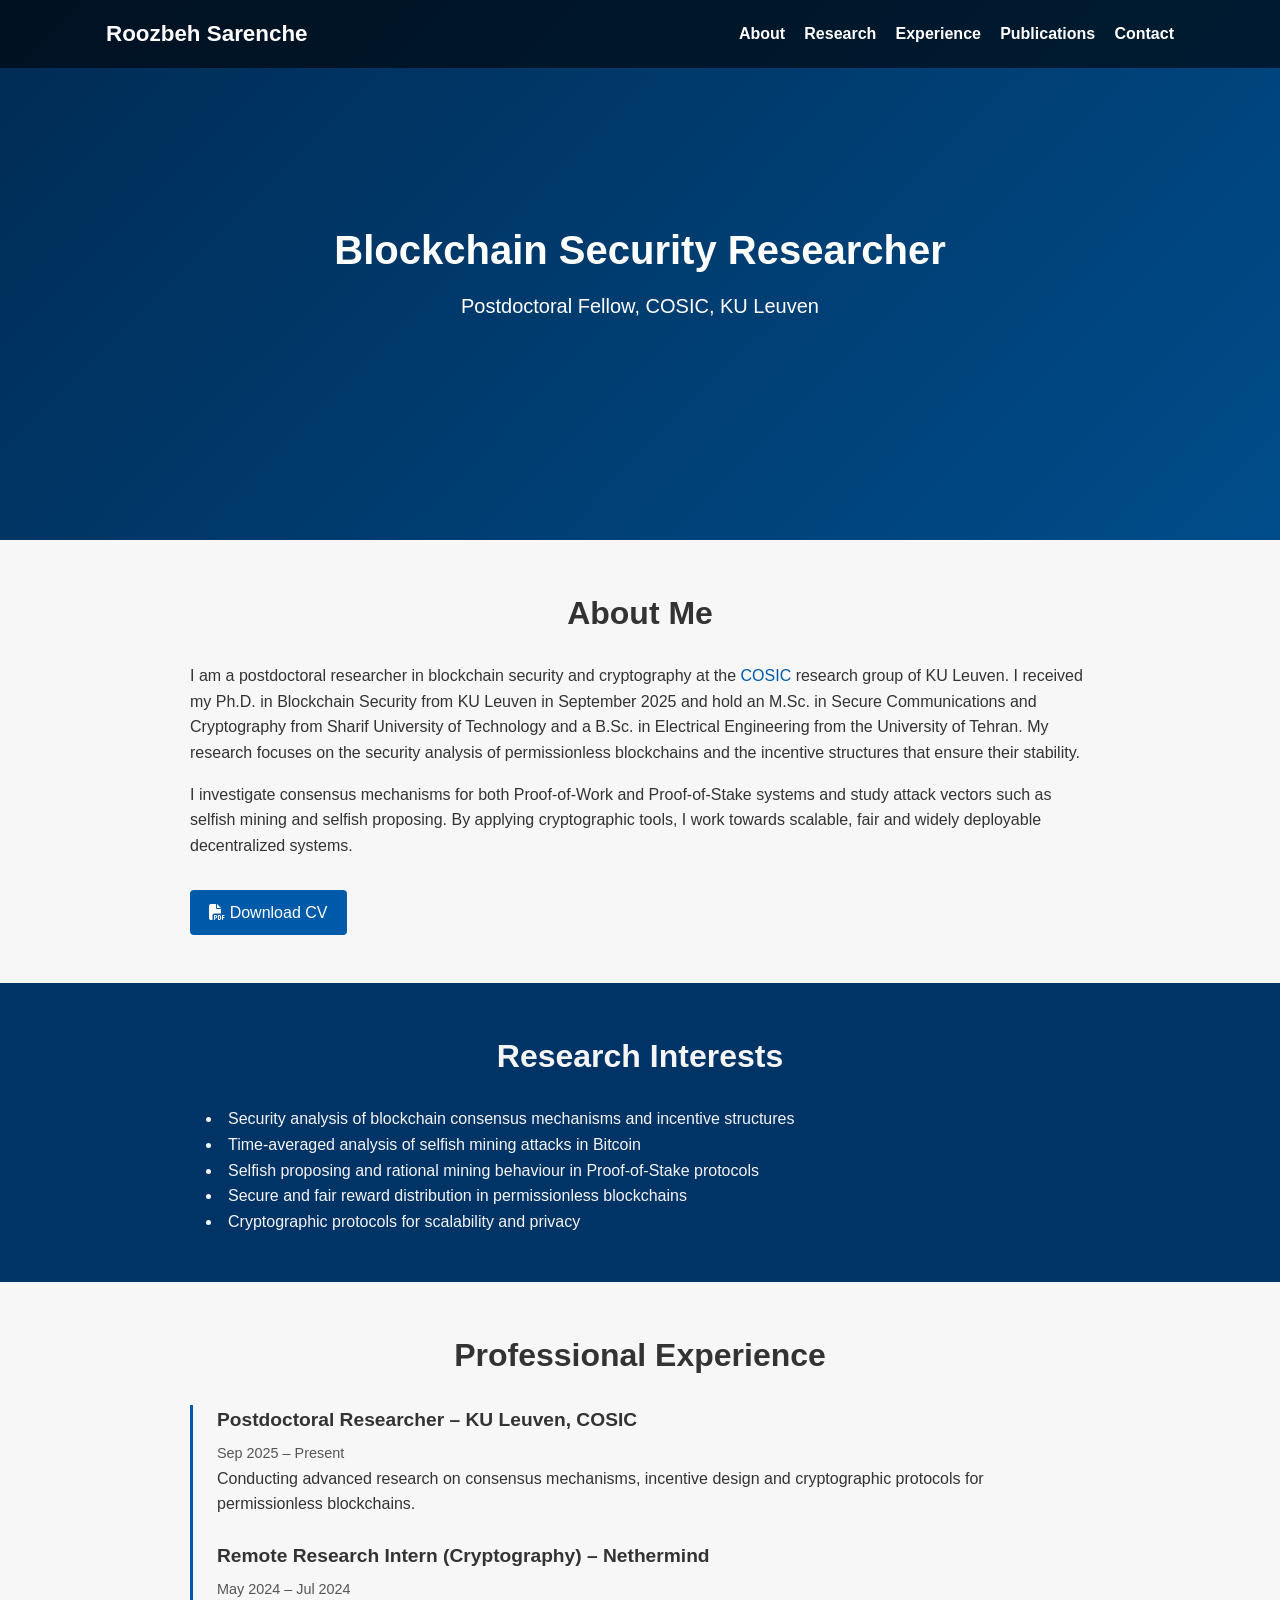
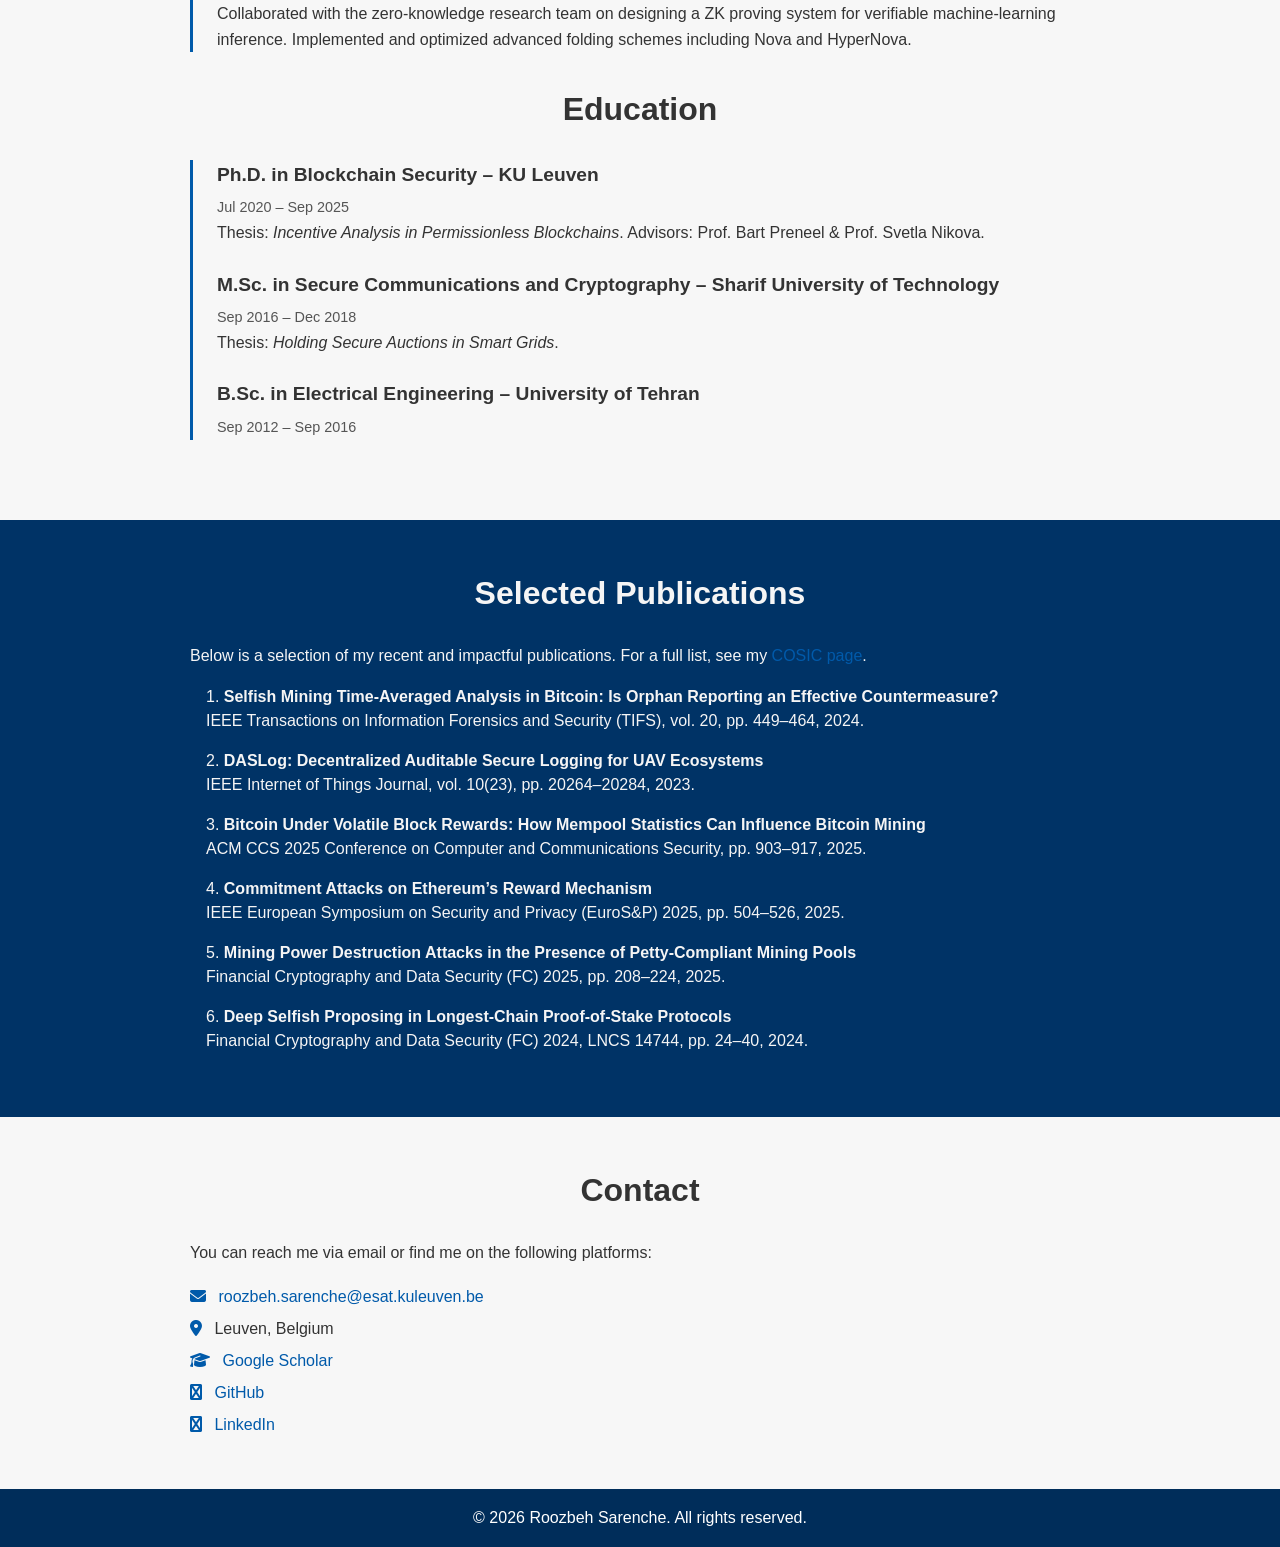
==== index.html @ 81d03d5a "Initial website" ====
<!DOCTYPE html>
<html lang="en">
<head>
    <meta charset="UTF-8">
    <meta name="viewport" content="width=device-width, initial-scale=1.0">
    <title>Roozbeh Sarenche – Blockchain Security &amp; Cryptography</title>
    <link rel="stylesheet" href="style.css">
    <!-- Simple icons via Font Awesome CDN -->
    <link rel="stylesheet" href="https://cdnjs.cloudflare.com/ajax/libs/font-awesome/6.4.0/css/all.min.css" integrity="sha512-Vz6y5kT8pFp3PcW2YgCQP7uOzJ9x+nIHuPu1fGZNeGg6o2TfZ4AkCHuMoRU8qmxQw+k1T2LnIE5sPQXIHvmiHQ==" crossorigin="anonymous" referrerpolicy="no-referrer" />
</head>
<body>
    <!-- Header / Hero section -->
    <header class="hero">
        <nav class="navbar">
            <div class="nav-container">
                <a href="#" class="logo">Roozbeh&nbsp;Sarenche</a>
                <ul class="nav-links">
                    <li><a href="#about">About</a></li>
                    <li><a href="#research">Research</a></li>
                    <li><a href="#experience">Experience</a></li>
                    <li><a href="#publications">Publications</a></li>
                    <li><a href="#contact">Contact</a></li>
                </ul>
            </div>
        </nav>
        <div class="hero-content">
            <h1>Blockchain Security Researcher</h1>
            <p>Postdoctoral Fellow, COSIC, KU&nbsp;Leuven</p>
        </div>
    </header>

    <main>
        <!-- About section -->
        <section id="about" class="section">
            <div class="container">
                <h2>About Me</h2>
                <p>
                    I am a postdoctoral researcher in blockchain security and cryptography at the
                    <a href="https://www.esat.kuleuven.be/cosic/" target="_blank">COSIC</a>
                    research group of KU&nbsp;Leuven. I received my Ph.D. in Blockchain Security from
                    KU&nbsp;Leuven in September&nbsp;2025 and hold an M.Sc. in Secure Communications and
                    Cryptography from Sharif University of Technology and a B.Sc. in Electrical
                    Engineering from the University of Tehran. My research focuses on the security
                    analysis of permissionless blockchains and the incentive structures that ensure
                    their stability.
                </p>
                <p>
                    I investigate consensus mechanisms for both Proof‑of‑Work and Proof‑of‑Stake
                    systems and study attack vectors such as selfish mining and selfish proposing. By
                    applying cryptographic tools, I work towards scalable, fair and widely deployable
                    decentralized systems.
                </p>
                <a href="assets/cv.pdf" class="btn" target="_blank"><i class="fa fa-file-pdf"></i> Download CV</a>
            </div>
        </section>

        <!-- Research section -->
        <section id="research" class="section dark">
            <div class="container">
                <h2>Research Interests</h2>
                <ul class="research-list">
                    <li>Security analysis of blockchain consensus mechanisms and incentive structures</li>
                    <li>Time‑averaged analysis of selfish mining attacks in Bitcoin</li>
                    <li>Selfish proposing and rational mining behaviour in Proof‑of‑Stake protocols</li>
                    <li>Secure and fair reward distribution in permissionless blockchains</li>
                    <li>Cryptographic protocols for scalability and privacy</li>
                </ul>
            </div>
        </section>

        <!-- Experience section -->
        <section id="experience" class="section">
            <div class="container">
                <h2>Professional Experience</h2>
                <div class="timeline">
                    <div class="timeline-item">
                        <h3>Postdoctoral Researcher – KU&nbsp;Leuven, COSIC</h3>
                        <span class="timeline-date">Sep&nbsp;2025&nbsp;– Present</span>
                        <p>
                            Conducting advanced research on consensus mechanisms, incentive design and
                            cryptographic protocols for permissionless blockchains.
                        </p>
                    </div>
                    <div class="timeline-item">
                        <h3>Remote Research Intern (Cryptography) – Nethermind</h3>
                        <span class="timeline-date">May&nbsp;2024&nbsp;– Jul&nbsp;2024</span>
                        <p>
                            Collaborated with the zero‑knowledge research team on designing a ZK proving
                            system for verifiable machine‑learning inference. Implemented and optimized
                            advanced folding schemes including Nova and HyperNova.
                        </p>
                    </div>
                </div>

                <h2>Education</h2>
                <div class="timeline">
                    <div class="timeline-item">
                        <h3>Ph.D. in Blockchain Security – KU&nbsp;Leuven</h3>
                        <span class="timeline-date">Jul&nbsp;2020&nbsp;– Sep&nbsp;2025</span>
                        <p>Thesis: <em>Incentive Analysis in Permissionless Blockchains</em>. Advisors: Prof. Bart
                        Preneel &amp; Prof. Svetla Nikova.</p>
                    </div>
                    <div class="timeline-item">
                        <h3>M.Sc. in Secure Communications and Cryptography – Sharif University of Technology</h3>
                        <span class="timeline-date">Sep&nbsp;2016&nbsp;– Dec&nbsp;2018</span>
                        <p>Thesis: <em>Holding Secure Auctions in Smart Grids</em>.</p>
                    </div>
                    <div class="timeline-item">
                        <h3>B.Sc. in Electrical Engineering – University of Tehran</h3>
                        <span class="timeline-date">Sep&nbsp;2012&nbsp;– Sep&nbsp;2016</span>
                    </div>
                </div>
            </div>
        </section>

        <!-- Publications section -->
        <section id="publications" class="section dark">
            <div class="container">
                <h2>Selected Publications</h2>
                <p>Below is a selection of my recent and impactful publications. For a full list, see my
                    <a href="https://www.esat.kuleuven.be/cosic/static_people/roozbeh-sarenche.html#publications" target="_blank">COSIC page</a>.
                </p>
                <ol class="pub-list">
                    <li>
                        <strong>Selfish Mining Time‑Averaged Analysis in Bitcoin: Is Orphan Reporting an Effective Countermeasure?</strong><br>
                        IEEE Transactions on Information Forensics and Security (TIFS), vol.&nbsp;20, pp.&nbsp;449–464, 2024.
                    </li>
                    <li>
                        <strong>DASLog: Decentralized Auditable Secure Logging for UAV Ecosystems</strong><br>
                        IEEE Internet of Things Journal, vol.&nbsp;10(23), pp.&nbsp;20264–20284, 2023.
                    </li>
                    <li>
                        <strong>Bitcoin Under Volatile Block Rewards: How Mempool Statistics Can Influence Bitcoin Mining</strong><br>
                        ACM&nbsp;CCS&nbsp;2025 Conference on Computer and Communications Security, pp.&nbsp;903–917, 2025.
                    </li>
                    <li>
                        <strong>Commitment Attacks on Ethereum’s Reward Mechanism</strong><br>
                        IEEE European Symposium on Security and Privacy (EuroS&amp;P) 2025, pp.&nbsp;504–526, 2025.
                    </li>
                    <li>
                        <strong>Mining Power Destruction Attacks in the Presence of Petty‑Compliant Mining Pools</strong><br>
                        Financial Cryptography and Data Security (FC) 2025, pp.&nbsp;208–224, 2025.
                    </li>
                    <li>
                        <strong>Deep Selfish Proposing in Longest‑Chain Proof‑of‑Stake Protocols</strong><br>
                        Financial Cryptography and Data Security (FC) 2024, LNCS&nbsp;14744, pp.&nbsp;24–40, 2024.
                    </li>
                </ol>
            </div>
        </section>

        <!-- Contact section -->
        <section id="contact" class="section">
            <div class="container">
                <h2>Contact</h2>
                <p>You can reach me via email or find me on the following platforms:</p>
                <ul class="contact-list">
                    <li><i class="fa fa-envelope"></i> <a href="mailto:roozbeh.sarenche@esat.kuleuven.be">roozbeh.sarenche@esat.kuleuven.be</a></li>
                    <li><i class="fa fa-map-marker-alt"></i> Leuven, Belgium</li>
                    <li><i class="fa fa-graduation-cap"></i> <a href="https://scholar.google.com/scholar?q=Roozbeh+Sarenche" target="_blank">Google Scholar</a></li>
                    <li><i class="fa fa-github"></i> <a href="https://github.com/RoozbehSrnch" target="_blank">GitHub</a></li>
                    <li><i class="fa fa-linkedin"></i> <a href="https://www.linkedin.com/in/roozbeh-sarenche-826045187" target="_blank">LinkedIn</a></li>
                </ul>
            </div>
        </section>
    </main>

    <footer class="footer">
        <div class="container">
            <p>&copy; 2026 Roozbeh Sarenche. All rights reserved.</p>
        </div>
    </footer>
</body>
</html>
---- style.css ----
/* Basic reset */
* {
    margin: 0;
    padding: 0;
    box-sizing: border-box;
}

body {
    font-family: Arial, Helvetica, sans-serif;
    line-height: 1.6;
    color: #333;
    background-color: #f7f7f7;
}

a {
    color: #005aaa;
    text-decoration: none;
}

a:hover {
    text-decoration: underline;
}

/* Navigation */
.navbar {
    width: 100%;
    position: absolute;
    top: 0;
    left: 0;
    z-index: 10;
    background: rgba(0, 0, 0, 0.6);
    color: #fff;
}

.nav-container {
    max-width: 1100px;
    margin: 0 auto;
    display: flex;
    justify-content: space-between;
    align-items: center;
    padding: 1rem;
}

.logo {
    font-size: 1.4rem;
    font-weight: bold;
    color: #fff;
}

.nav-links {
    list-style: none;
    display: flex;
    gap: 1.2rem;
}

.nav-links li a {
    color: #fff;
    font-weight: bold;
    transition: color 0.3s ease;
}

.nav-links li a:hover {
    color: #a8cfff;
}

/* Hero */
.hero {
    height: 60vh;
    /* Use a subtle gradient rather than an image for a professional look */
    background: linear-gradient(135deg, #002b54 0%, #004d8b 100%);
    position: relative;
    color: #fff;
    display: flex;
    align-items: center;
    justify-content: center;
    text-align: center;
}

/* Removed image overlay for hero section; gradient provides sufficient contrast */

.hero-content {
    position: relative;
    z-index: 2;
}

.hero h1 {
    font-size: 2.5rem;
    margin-bottom: 0.5rem;
}

.hero p {
    font-size: 1.25rem;
    font-weight: 300;
}

/* Sections */
.section {
    padding: 3rem 1rem;
}

.dark {
    background-color: #003366;
    color: #f5f5f5;
}

.container {
    max-width: 900px;
    margin: 0 auto;
}

.section h2 {
    font-size: 2rem;
    margin-bottom: 1.5rem;
    text-align: center;
}

.section p {
    margin-bottom: 1rem;
}

.btn {
    display: inline-block;
    background-color: #005aaa;
    color: #fff;
    padding: 0.6rem 1.2rem;
    border-radius: 4px;
    margin-top: 1rem;
    transition: background 0.3s ease;
}

.btn:hover {
    background-color: #003d80;
    text-decoration: none;
}

/* Lists */
.research-list {
    list-style: disc inside;
    margin-left: 1rem;
}

.pub-list {
    list-style: decimal inside;
    margin-left: 1rem;
    line-height: 1.5;
}

.pub-list li {
    margin-bottom: 1rem;
}

/* Timeline */
.timeline {
    border-left: 3px solid #005aaa;
    padding-left: 1.5rem;
    margin-bottom: 2rem;
}

.timeline-item {
    margin-bottom: 1.5rem;
}

.timeline-item h3 {
    font-size: 1.2rem;
    margin-bottom: 0.25rem;
}

.timeline-date {
    font-size: 0.9rem;
    color: #555;
    margin-bottom: 0.5rem;
}

/* Contact */
.contact-list {
    list-style: none;
    margin-top: 1rem;
    line-height: 2;
}

.contact-list li i {
    margin-right: 0.5rem;
    color: #005aaa;
}

/* Footer */
.footer {
    background-color: #002d5a;
    color: #fff;
    padding: 1rem;
    text-align: center;
}
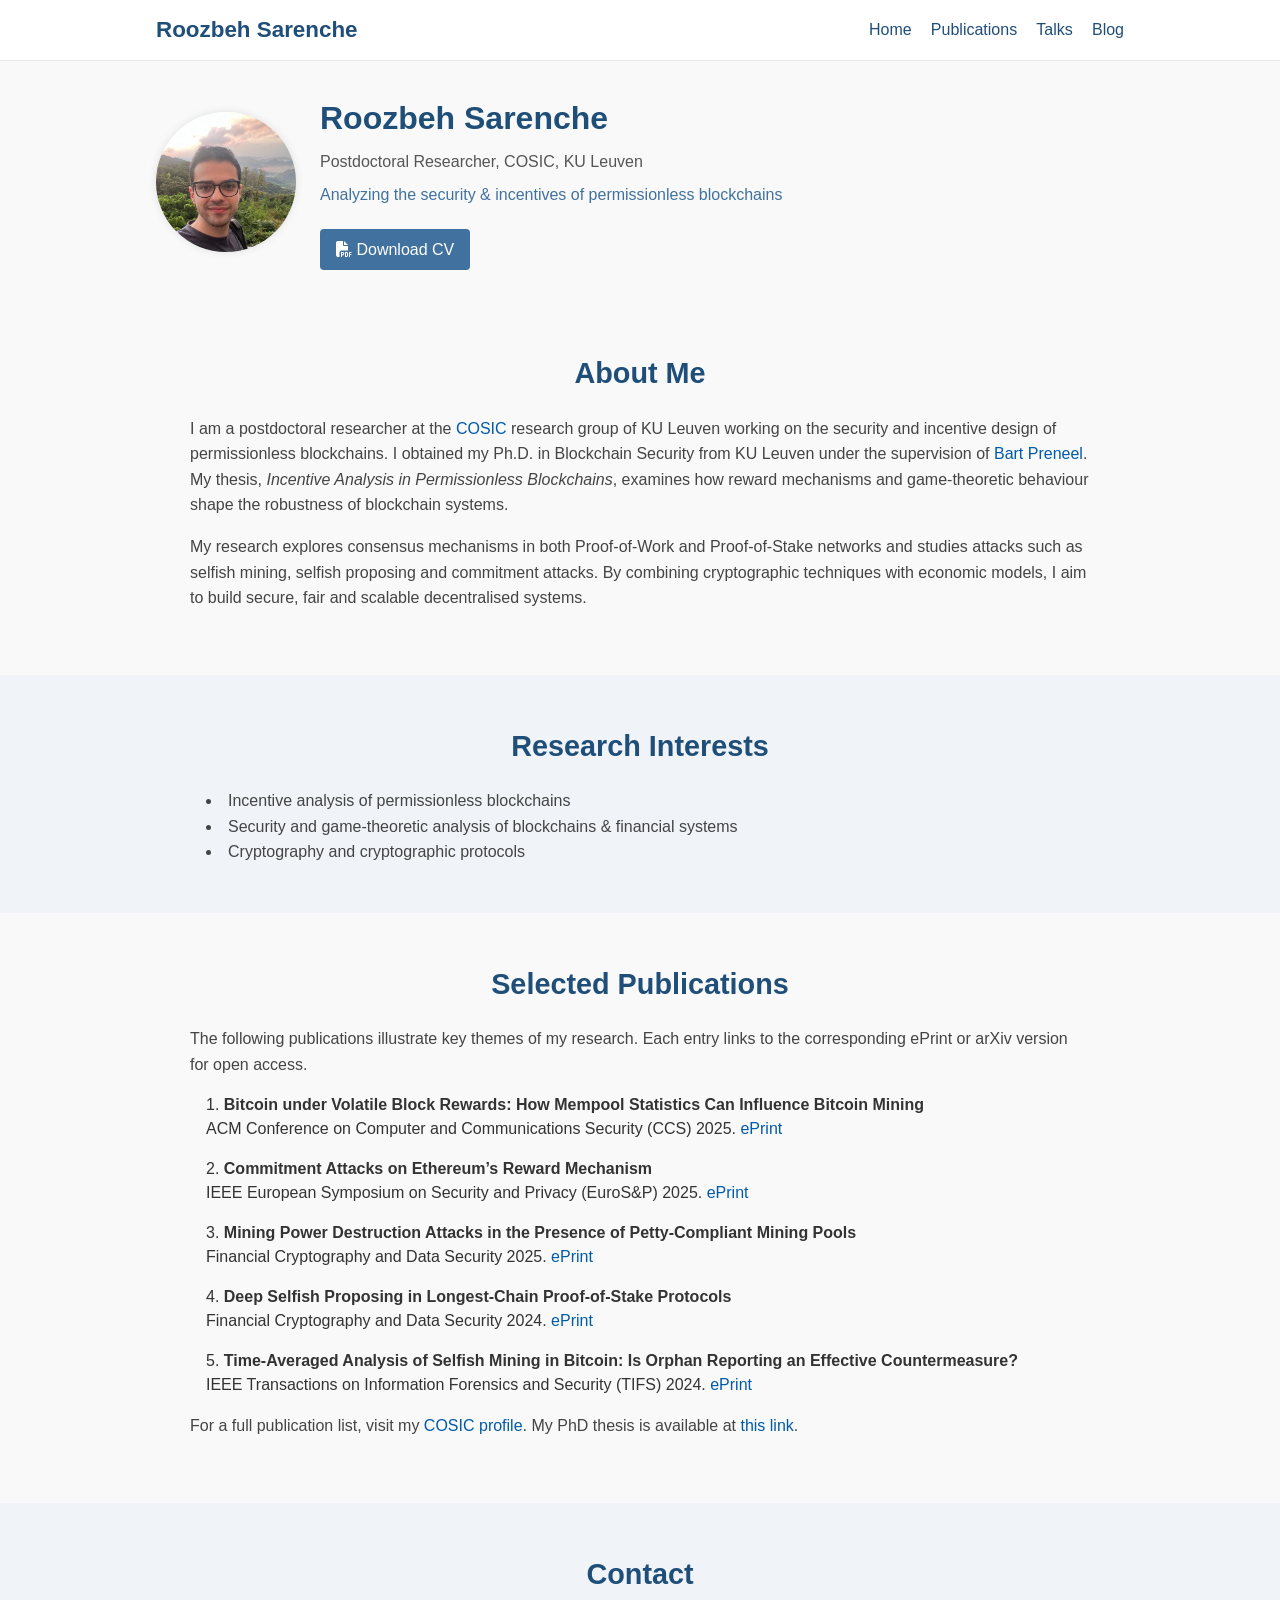
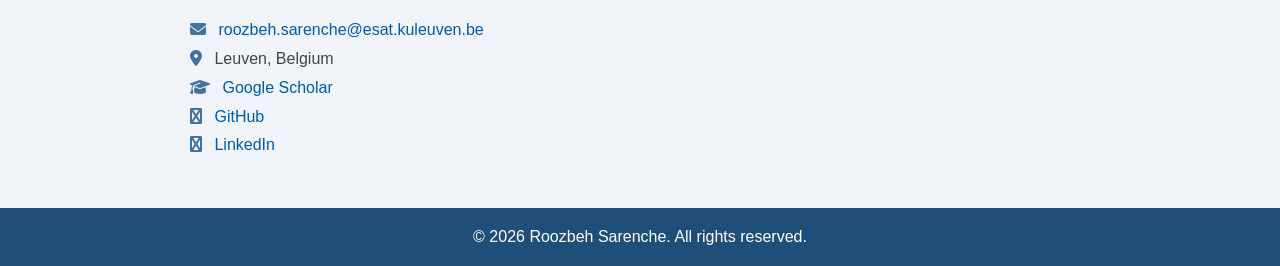
==== commit 1d688153: "Second commit" ====
--- a/index.html
+++ b/index.html
@@ -9,151 +9,87 @@
     <link rel="stylesheet" href="https://cdnjs.cloudflare.com/ajax/libs/font-awesome/6.4.0/css/all.min.css" integrity="sha512-Vz6y5kT8pFp3PcW2YgCQP7uOzJ9x+nIHuPu1fGZNeGg6o2TfZ4AkCHuMoRU8qmxQw+k1T2LnIE5sPQXIHvmiHQ==" crossorigin="anonymous" referrerpolicy="no-referrer" />
 </head>
 <body>
-    <!-- Header / Hero section -->
-    <header class="hero">
+    <header>
         <nav class="navbar">
             <div class="nav-container">
-                <a href="#" class="logo">Roozbeh&nbsp;Sarenche</a>
+                <a href="index.html" class="logo">Roozbeh&nbsp;Sarenche</a>
                 <ul class="nav-links">
-                    <li><a href="#about">About</a></li>
-                    <li><a href="#research">Research</a></li>
-                    <li><a href="#experience">Experience</a></li>
-                    <li><a href="#publications">Publications</a></li>
-                    <li><a href="#contact">Contact</a></li>
+                    <li><a href="index.html">Home</a></li>
+                    <li><a href="publications.html">Publications</a></li>
+                    <li><a href="talks.html">Talks</a></li>
+                    <li><a href="blog.html">Blog</a></li>
                 </ul>
             </div>
         </nav>
-        <div class="hero-content">
-            <h1>Blockchain Security Researcher</h1>
-            <p>Postdoctoral Fellow, COSIC, KU&nbsp;Leuven</p>
+        <div class="profile-header">
+            <img src="assets/profile.jpg" alt="Profile photo" class="profile-photo">
+            <div class="header-info">
+                <h1>Roozbeh Sarenche</h1>
+                <p>Postdoctoral Researcher, COSIC, KU&nbsp;Leuven</p>
+                <p class="tagline">Analyzing the security &amp; incentives of permissionless blockchains</p>
+                <a href="assets/cv.pdf" class="btn" target="_blank"><i class="fa fa-file-pdf"></i> Download CV</a>
+            </div>
         </div>
     </header>
-
     <main>
-        <!-- About section -->
         <section id="about" class="section">
             <div class="container">
                 <h2>About Me</h2>
                 <p>
-                    I am a postdoctoral researcher in blockchain security and cryptography at the
+                    I am a postdoctoral researcher at the
                     <a href="https://www.esat.kuleuven.be/cosic/" target="_blank">COSIC</a>
-                    research group of KU&nbsp;Leuven. I received my Ph.D. in Blockchain Security from
-                    KU&nbsp;Leuven in September&nbsp;2025 and hold an M.Sc. in Secure Communications and
-                    Cryptography from Sharif University of Technology and a B.Sc. in Electrical
-                    Engineering from the University of Tehran. My research focuses on the security
-                    analysis of permissionless blockchains and the incentive structures that ensure
-                    their stability.
+                    research group of KU&nbsp;Leuven working on the security and incentive design of permissionless blockchains.
+                    I obtained my Ph.D. in Blockchain Security from KU&nbsp;Leuven under the supervision of
+                    <a href="https://homes.esat.kuleuven.be/~preneel/" target="_blank">Bart&nbsp;Preneel</a>.
+                    My thesis, <em>Incentive Analysis in Permissionless Blockchains</em>, examines how reward mechanisms and game‑theoretic behaviour shape the robustness of blockchain systems.
                 </p>
                 <p>
-                    I investigate consensus mechanisms for both Proof‑of‑Work and Proof‑of‑Stake
-                    systems and study attack vectors such as selfish mining and selfish proposing. By
-                    applying cryptographic tools, I work towards scalable, fair and widely deployable
-                    decentralized systems.
+                    My research explores consensus mechanisms in both Proof‑of‑Work and Proof‑of‑Stake networks and studies attacks such as selfish mining, selfish proposing and commitment attacks. By combining cryptographic techniques with economic models, I aim to build secure, fair and scalable decentralised systems.
                 </p>
-                <a href="assets/cv.pdf" class="btn" target="_blank"><i class="fa fa-file-pdf"></i> Download CV</a>
             </div>
         </section>
-
-        <!-- Research section -->
-        <section id="research" class="section dark">
+        <section id="research" class="section alt-bg">
             <div class="container">
                 <h2>Research Interests</h2>
                 <ul class="research-list">
-                    <li>Security analysis of blockchain consensus mechanisms and incentive structures</li>
-                    <li>Time‑averaged analysis of selfish mining attacks in Bitcoin</li>
-                    <li>Selfish proposing and rational mining behaviour in Proof‑of‑Stake protocols</li>
-                    <li>Secure and fair reward distribution in permissionless blockchains</li>
-                    <li>Cryptographic protocols for scalability and privacy</li>
+                    <li>Incentive analysis of permissionless blockchains</li>
+                    <li>Security and game‑theoretic analysis of blockchains &amp; financial systems</li>
+                    <li>Cryptography and cryptographic protocols</li>
                 </ul>
             </div>
         </section>
-
-        <!-- Experience section -->
-        <section id="experience" class="section">
-            <div class="container">
-                <h2>Professional Experience</h2>
-                <div class="timeline">
-                    <div class="timeline-item">
-                        <h3>Postdoctoral Researcher – KU&nbsp;Leuven, COSIC</h3>
-                        <span class="timeline-date">Sep&nbsp;2025&nbsp;– Present</span>
-                        <p>
-                            Conducting advanced research on consensus mechanisms, incentive design and
-                            cryptographic protocols for permissionless blockchains.
-                        </p>
-                    </div>
-                    <div class="timeline-item">
-                        <h3>Remote Research Intern (Cryptography) – Nethermind</h3>
-                        <span class="timeline-date">May&nbsp;2024&nbsp;– Jul&nbsp;2024</span>
-                        <p>
-                            Collaborated with the zero‑knowledge research team on designing a ZK proving
-                            system for verifiable machine‑learning inference. Implemented and optimized
-                            advanced folding schemes including Nova and HyperNova.
-                        </p>
-                    </div>
-                </div>
-
-                <h2>Education</h2>
-                <div class="timeline">
-                    <div class="timeline-item">
-                        <h3>Ph.D. in Blockchain Security – KU&nbsp;Leuven</h3>
-                        <span class="timeline-date">Jul&nbsp;2020&nbsp;– Sep&nbsp;2025</span>
-                        <p>Thesis: <em>Incentive Analysis in Permissionless Blockchains</em>. Advisors: Prof. Bart
-                        Preneel &amp; Prof. Svetla Nikova.</p>
-                    </div>
-                    <div class="timeline-item">
-                        <h3>M.Sc. in Secure Communications and Cryptography – Sharif University of Technology</h3>
-                        <span class="timeline-date">Sep&nbsp;2016&nbsp;– Dec&nbsp;2018</span>
-                        <p>Thesis: <em>Holding Secure Auctions in Smart Grids</em>.</p>
-                    </div>
-                    <div class="timeline-item">
-                        <h3>B.Sc. in Electrical Engineering – University of Tehran</h3>
-                        <span class="timeline-date">Sep&nbsp;2012&nbsp;– Sep&nbsp;2016</span>
-                    </div>
-                </div>
-            </div>
-        </section>
-
-        <!-- Publications section -->
-        <section id="publications" class="section dark">
+        <section id="selected-publications" class="section">
             <div class="container">
                 <h2>Selected Publications</h2>
-                <p>Below is a selection of my recent and impactful publications. For a full list, see my
-                    <a href="https://www.esat.kuleuven.be/cosic/static_people/roozbeh-sarenche.html#publications" target="_blank">COSIC page</a>.
-                </p>
+                <p>The following publications illustrate key themes of my research. Each entry links to the corresponding ePrint or arXiv version for open access.</p>
                 <ol class="pub-list">
                     <li>
-                        <strong>Selfish Mining Time‑Averaged Analysis in Bitcoin: Is Orphan Reporting an Effective Countermeasure?</strong><br>
-                        IEEE Transactions on Information Forensics and Security (TIFS), vol.&nbsp;20, pp.&nbsp;449–464, 2024.
-                    </li>
-                    <li>
-                        <strong>DASLog: Decentralized Auditable Secure Logging for UAV Ecosystems</strong><br>
-                        IEEE Internet of Things Journal, vol.&nbsp;10(23), pp.&nbsp;20264–20284, 2023.
-                    </li>
-                    <li>
-                        <strong>Bitcoin Under Volatile Block Rewards: How Mempool Statistics Can Influence Bitcoin Mining</strong><br>
-                        ACM&nbsp;CCS&nbsp;2025 Conference on Computer and Communications Security, pp.&nbsp;903–917, 2025.
+                        <strong>Bitcoin under Volatile Block Rewards: How Mempool Statistics Can Influence Bitcoin Mining</strong><br>
+                        ACM Conference on Computer and Communications Security (CCS)&nbsp;2025. <a href="https://arxiv.org/abs/2411.11702" target="_blank">ePrint</a>
                     </li>
                     <li>
                         <strong>Commitment Attacks on Ethereum’s Reward Mechanism</strong><br>
-                        IEEE European Symposium on Security and Privacy (EuroS&amp;P) 2025, pp.&nbsp;504–526, 2025.
+                        IEEE European Symposium on Security and Privacy (EuroS&amp;P)&nbsp;2025. <a href="https://arxiv.org/abs/2407.19479" target="_blank">ePrint</a>
                     </li>
                     <li>
                         <strong>Mining Power Destruction Attacks in the Presence of Petty‑Compliant Mining Pools</strong><br>
-                        Financial Cryptography and Data Security (FC) 2025, pp.&nbsp;208–224, 2025.
+                        Financial Cryptography and Data Security&nbsp;2025. <a href="https://arxiv.org/abs/2502.07410" target="_blank">ePrint</a>
                     </li>
                     <li>
                         <strong>Deep Selfish Proposing in Longest‑Chain Proof‑of‑Stake Protocols</strong><br>
-                        Financial Cryptography and Data Security (FC) 2024, LNCS&nbsp;14744, pp.&nbsp;24–40, 2024.
+                        Financial Cryptography and Data Security&nbsp;2024. <a href="https://eprint.iacr.org/2024/622" target="_blank">ePrint</a>
+                    </li>
+                    <li>
+                        <strong>Time‑Averaged Analysis of Selfish Mining in Bitcoin: Is Orphan Reporting an Effective Countermeasure?</strong><br>
+                        IEEE Transactions on Information Forensics and Security (TIFS)&nbsp;2024. <a href="https://eprint.iacr.org/2024/363" target="_blank">ePrint</a>
                     </li>
                 </ol>
+                <p>For a full publication list, visit my <a href="https://www.esat.kuleuven.be/cosic/static_people/roozbeh-sarenche.html#publications" target="_blank">COSIC profile</a>. My PhD thesis is available at <a href="assets/PhD_thesis_Roozbeh_Sarenche.pdf" target="_blank">this link</a>.</p>
             </div>
         </section>
-
-        <!-- Contact section -->
-        <section id="contact" class="section">
+        <section id="contact" class="section alt-bg">
             <div class="container">
                 <h2>Contact</h2>
-                <p>You can reach me via email or find me on the following platforms:</p>
                 <ul class="contact-list">
                     <li><i class="fa fa-envelope"></i> <a href="mailto:roozbeh.sarenche@esat.kuleuven.be">roozbeh.sarenche@esat.kuleuven.be</a></li>
                     <li><i class="fa fa-map-marker-alt"></i> Leuven, Belgium</li>
@@ -164,7 +100,6 @@
             </div>
         </section>
     </main>
-
     <footer class="footer">
         <div class="container">
             <p>&copy; 2026 Roozbeh Sarenche. All rights reserved.</p>
--- a/style.css
+++ b/style.css
@@ -9,7 +9,7 @@
     font-family: Arial, Helvetica, sans-serif;
     line-height: 1.6;
     color: #333;
-    background-color: #f7f7f7;
+    background-color: #f9f9f9;
 }
 
 a {
@@ -24,27 +24,26 @@
 /* Navigation */
 .navbar {
     width: 100%;
-    position: absolute;
-    top: 0;
-    left: 0;
+    position: relative;
     z-index: 10;
-    background: rgba(0, 0, 0, 0.6);
-    color: #fff;
+    background: #ffffff;
+    border-bottom: 1px solid #e5e7eb;
+    color: #333;
 }
 
 .nav-container {
-    max-width: 1100px;
+    max-width: 1000px;
     margin: 0 auto;
     display: flex;
     justify-content: space-between;
     align-items: center;
-    padding: 1rem;
+    padding: 0.75rem 1rem;
 }
 
 .logo {
     font-size: 1.4rem;
     font-weight: bold;
-    color: #fff;
+    color: #1f4e79;
 }
 
 .nav-links {
@@ -54,43 +53,55 @@
 }
 
 .nav-links li a {
-    color: #fff;
-    font-weight: bold;
+    color: #1f4e79;
+    font-weight: 500;
     transition: color 0.3s ease;
 }
 
 .nav-links li a:hover {
-    color: #a8cfff;
-}
-
-/* Hero */
-.hero {
-    height: 60vh;
-    /* Use a subtle gradient rather than an image for a professional look */
-    background: linear-gradient(135deg, #002b54 0%, #004d8b 100%);
-    position: relative;
-    color: #fff;
+    color: #41729F;
+}
+
+/* Header profile section */
+.profile-header {
     display: flex;
+    flex-direction: row;
     align-items: center;
-    justify-content: center;
-    text-align: center;
-}
-
-/* Removed image overlay for hero section; gradient provides sufficient contrast */
-
-.hero-content {
-    position: relative;
-    z-index: 2;
-}
-
-.hero h1 {
-    font-size: 2.5rem;
+    justify-content: flex-start;
+    padding: 2rem 1rem;
+    max-width: 1000px;
+    margin: 0 auto;
+}
+
+.profile-photo {
+    width: 140px;
+    height: 140px;
+    border-radius: 50%;
+    object-fit: cover;
+    margin-right: 1.5rem;
+    box-shadow: 0 0 8px rgba(0,0,0,0.1);
+}
+
+.header-info h1 {
+    font-size: 2rem;
+    margin-bottom: 0.3rem;
+    color: #1f4e79;
+}
+
+.header-info p {
+    font-size: 1rem;
+    color: #555;
     margin-bottom: 0.5rem;
 }
 
-.hero p {
-    font-size: 1.25rem;
-    font-weight: 300;
+.header-info .tagline {
+    font-weight: 500;
+    color: #41729F;
+    margin-bottom: 0.8rem;
+}
+
+.header-info .btn {
+    margin-top: 0.5rem;
 }
 
 /* Sections */
@@ -98,9 +109,8 @@
     padding: 3rem 1rem;
 }
 
-.dark {
-    background-color: #003366;
-    color: #f5f5f5;
+.alt-bg {
+    background-color: #f0f4f8;
 }
 
 .container {
@@ -109,27 +119,29 @@
 }
 
 .section h2 {
-    font-size: 2rem;
-    margin-bottom: 1.5rem;
+    font-size: 1.8rem;
+    margin-bottom: 1.2rem;
     text-align: center;
+    color: #1f4e79;
 }
 
 .section p {
     margin-bottom: 1rem;
+    color: #444;
 }
 
 .btn {
     display: inline-block;
-    background-color: #005aaa;
+    background-color: #41729F;
     color: #fff;
-    padding: 0.6rem 1.2rem;
+    padding: 0.5rem 1.0rem;
     border-radius: 4px;
-    margin-top: 1rem;
+    margin-top: 0.5rem;
     transition: background 0.3s ease;
 }
 
 .btn:hover {
-    background-color: #003d80;
+    background-color: #1f4e79;
     text-decoration: none;
 }
 
@@ -137,6 +149,7 @@
 .research-list {
     list-style: disc inside;
     margin-left: 1rem;
+    color: #444;
 }
 
 .pub-list {
@@ -151,7 +164,7 @@
 
 /* Timeline */
 .timeline {
-    border-left: 3px solid #005aaa;
+    border-left: 3px solid #41729F;
     padding-left: 1.5rem;
     margin-bottom: 2rem;
 }
@@ -161,31 +174,33 @@
 }
 
 .timeline-item h3 {
-    font-size: 1.2rem;
-    margin-bottom: 0.25rem;
+    font-size: 1.1rem;
+    margin-bottom: 0.2rem;
+    color: #1f4e79;
 }
 
 .timeline-date {
     font-size: 0.9rem;
-    color: #555;
-    margin-bottom: 0.5rem;
+    color: #777;
+    margin-bottom: 0.4rem;
 }
 
 /* Contact */
 .contact-list {
     list-style: none;
     margin-top: 1rem;
-    line-height: 2;
+    line-height: 1.8;
+    color: #444;
 }
 
 .contact-list li i {
     margin-right: 0.5rem;
-    color: #005aaa;
+    color: #41729F;
 }
 
 /* Footer */
 .footer {
-    background-color: #002d5a;
+    background-color: #1f4e79;
     color: #fff;
     padding: 1rem;
     text-align: center;
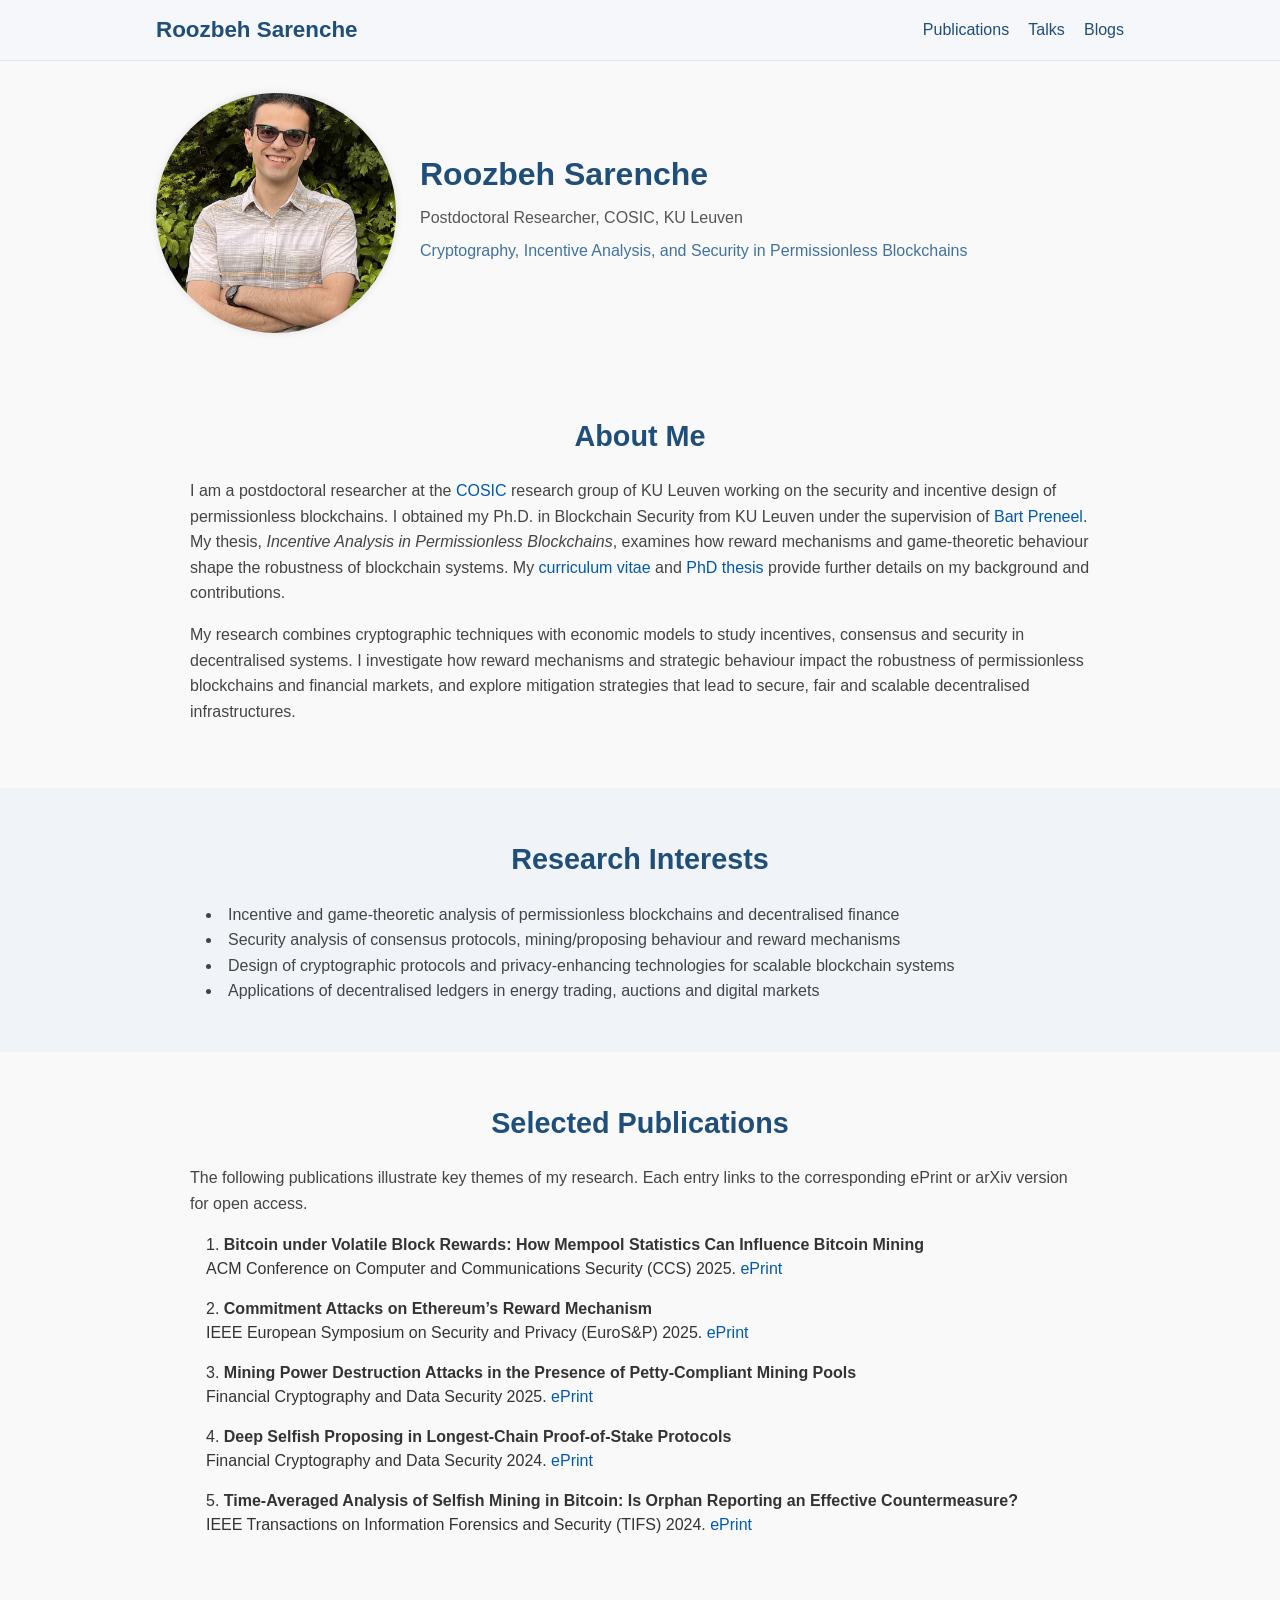
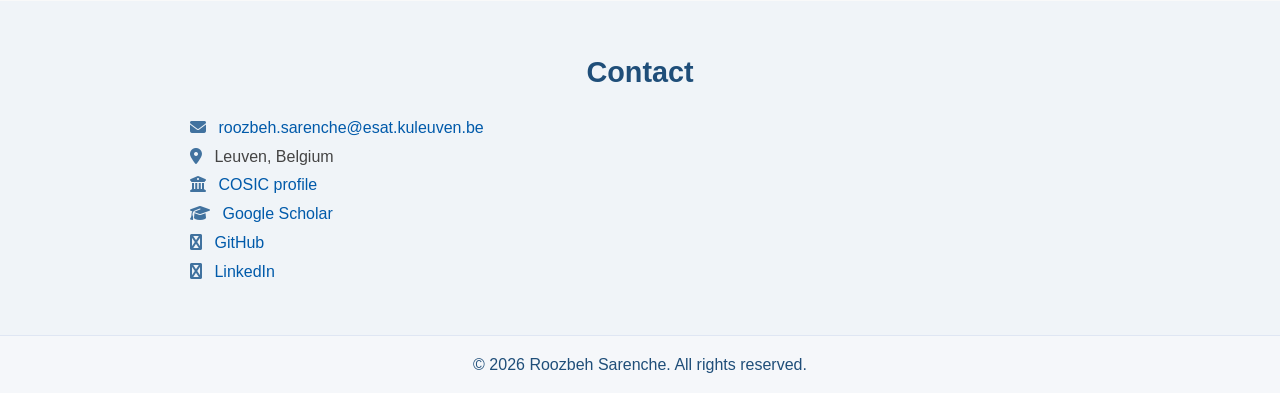
==== commit 91f02a00: "Third commit" ====
--- a/index.html
+++ b/index.html
@@ -14,20 +14,21 @@
             <div class="nav-container">
                 <a href="index.html" class="logo">Roozbeh&nbsp;Sarenche</a>
                 <ul class="nav-links">
-                    <li><a href="index.html">Home</a></li>
+                    <!-- Removed the redundant Home entry since the logo links to the homepage -->
                     <li><a href="publications.html">Publications</a></li>
                     <li><a href="talks.html">Talks</a></li>
-                    <li><a href="blog.html">Blog</a></li>
+                    <li><a href="blogs.html">Blogs</a></li>
                 </ul>
             </div>
         </nav>
         <div class="profile-header">
+            <!-- Updated profile image. The picture size is controlled via CSS. -->
             <img src="assets/profile.jpg" alt="Profile photo" class="profile-photo">
             <div class="header-info">
-                <h1>Roozbeh Sarenche</h1>
+                <h1>Roozbeh&nbsp;Sarenche</h1>
                 <p>Postdoctoral Researcher, COSIC, KU&nbsp;Leuven</p>
-                <p class="tagline">Analyzing the security &amp; incentives of permissionless blockchains</p>
-                <a href="assets/cv.pdf" class="btn" target="_blank"><i class="fa fa-file-pdf"></i> Download CV</a>
+                <!-- Updated tagline to better reflect research focus -->
+                <p class="tagline">Cryptography, Incentive Analysis, and Security in Permissionless Blockchains</p>
             </div>
         </div>
     </header>
@@ -40,11 +41,15 @@
                     <a href="https://www.esat.kuleuven.be/cosic/" target="_blank">COSIC</a>
                     research group of KU&nbsp;Leuven working on the security and incentive design of permissionless blockchains.
                     I obtained my Ph.D. in Blockchain Security from KU&nbsp;Leuven under the supervision of
-                    <a href="https://homes.esat.kuleuven.be/~preneel/" target="_blank">Bart&nbsp;Preneel</a>.
-                    My thesis, <em>Incentive Analysis in Permissionless Blockchains</em>, examines how reward mechanisms and game‑theoretic behaviour shape the robustness of blockchain systems.
+                    <a href="https://www.esat.kuleuven.be/cosic/people/person/?u=u0003308" target="_blank">Bart&nbsp;Preneel</a>.
+                    My thesis, <em>Incentive Analysis in Permissionless Blockchains</em>, examines how reward mechanisms and game‑theoretic behaviour shape the robustness of blockchain systems.  
+                    My <a href="assets/cv.pdf" target="_blank">curriculum&nbsp;vitae</a> and
+                    <a href="assets/PhD_thesis_Roozbeh_Sarenche.pdf" target="_blank">PhD thesis</a>
+                    provide further details on my background and contributions.
                 </p>
                 <p>
-                    My research explores consensus mechanisms in both Proof‑of‑Work and Proof‑of‑Stake networks and studies attacks such as selfish mining, selfish proposing and commitment attacks. By combining cryptographic techniques with economic models, I aim to build secure, fair and scalable decentralised systems.
+                    My research combines cryptographic techniques with economic models to study incentives, consensus and security in decentralised systems.
+                    I investigate how reward mechanisms and strategic behaviour impact the robustness of permissionless blockchains and financial markets, and explore mitigation strategies that lead to secure, fair and scalable decentralised infrastructures.
                 </p>
             </div>
         </section>
@@ -52,9 +57,10 @@
             <div class="container">
                 <h2>Research Interests</h2>
                 <ul class="research-list">
-                    <li>Incentive analysis of permissionless blockchains</li>
-                    <li>Security and game‑theoretic analysis of blockchains &amp; financial systems</li>
-                    <li>Cryptography and cryptographic protocols</li>
+                    <li>Incentive and game‑theoretic analysis of permissionless blockchains and decentralised finance</li>
+                    <li>Security analysis of consensus protocols, mining/proposing behaviour and reward mechanisms</li>
+                    <li>Design of cryptographic protocols and privacy‑enhancing technologies for scalable blockchain systems</li>
+                    <li>Applications of decentralised ledgers in energy trading, auctions and digital markets</li>
                 </ul>
             </div>
         </section>
@@ -84,7 +90,7 @@
                         IEEE Transactions on Information Forensics and Security (TIFS)&nbsp;2024. <a href="https://eprint.iacr.org/2024/363" target="_blank">ePrint</a>
                     </li>
                 </ol>
-                <p>For a full publication list, visit my <a href="https://www.esat.kuleuven.be/cosic/static_people/roozbeh-sarenche.html#publications" target="_blank">COSIC profile</a>. My PhD thesis is available at <a href="assets/PhD_thesis_Roozbeh_Sarenche.pdf" target="_blank">this link</a>.</p>
+                <!-- The full list of publications is available on the Publications page. -->
             </div>
         </section>
         <section id="contact" class="section alt-bg">
@@ -93,7 +99,9 @@
                 <ul class="contact-list">
                     <li><i class="fa fa-envelope"></i> <a href="mailto:roozbeh.sarenche@esat.kuleuven.be">roozbeh.sarenche@esat.kuleuven.be</a></li>
                     <li><i class="fa fa-map-marker-alt"></i> Leuven, Belgium</li>
-                    <li><i class="fa fa-graduation-cap"></i> <a href="https://scholar.google.com/scholar?q=Roozbeh+Sarenche" target="_blank">Google Scholar</a></li>
+                    <!-- Link to the full profile on the COSIC website -->
+                    <li><i class="fa fa-university"></i> <a href="https://www.esat.kuleuven.be/cosic/static_people/roozbeh-sarenche.html" target="_blank">COSIC profile</a></li>
+                    <li><i class="fa fa-graduation-cap"></i> <a href="https://scholar.google.com/citations?user=oGGR_XYAAAAJ&hl=en" target="_blank">Google Scholar</a></li>
                     <li><i class="fa fa-github"></i> <a href="https://github.com/RoozbehSrnch" target="_blank">GitHub</a></li>
                     <li><i class="fa fa-linkedin"></i> <a href="https://www.linkedin.com/in/roozbeh-sarenche-826045187" target="_blank">LinkedIn</a></li>
                 </ul>
--- a/style.css
+++ b/style.css
@@ -23,11 +23,12 @@
 
 /* Navigation */
 .navbar {
+    /* Use the same subtle colour as the footer for both upper and lower bars */
     width: 100%;
     position: relative;
     z-index: 10;
-    background: #ffffff;
-    border-bottom: 1px solid #e5e7eb;
+    background: #f5f7fa;
+    border-bottom: 1px solid #dfe6f3;
     color: #333;
 }
 
@@ -74,8 +75,9 @@
 }
 
 .profile-photo {
-    width: 140px;
-    height: 140px;
+    /* Increase the profile photo size to roughly twice the original */
+    width: 240px;
+    height: 240px;
     border-radius: 50%;
     object-fit: cover;
     margin-right: 1.5rem;
@@ -200,8 +202,10 @@
 
 /* Footer */
 .footer {
-    background-color: #1f4e79;
-    color: #fff;
+    /* Match the navigation bar colour for consistency */
+    background-color: #f5f7fa;
+    color: #1f4e79;
     padding: 1rem;
     text-align: center;
+    border-top: 1px solid #dfe6f3;
 }
